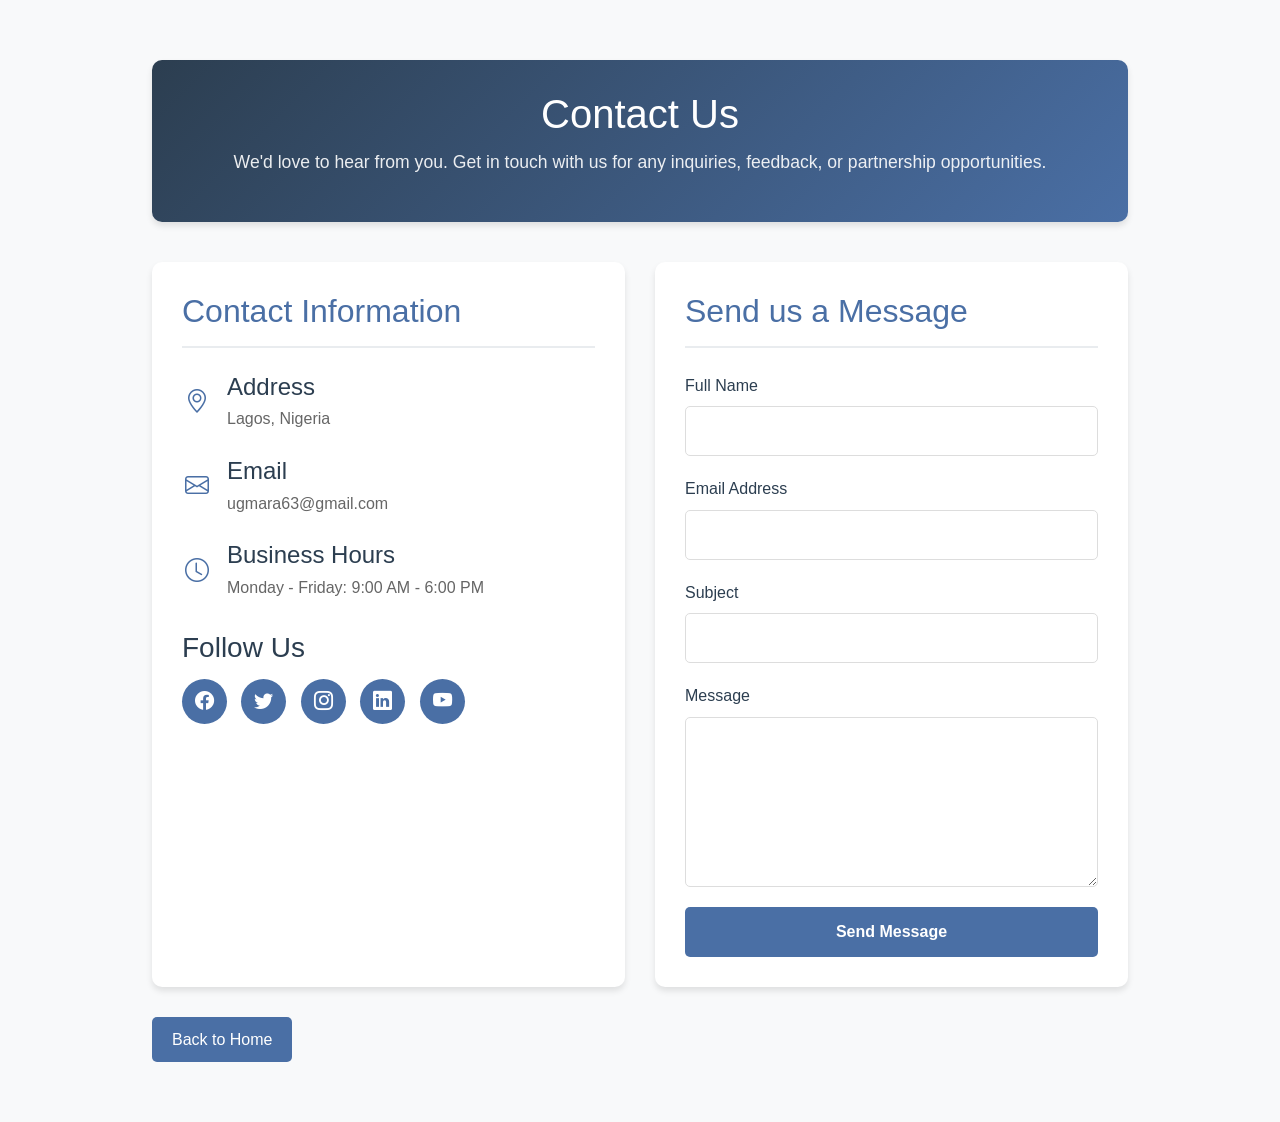
==== contact.html @ 6bb37f16 "Add files via upload" ====
<!DOCTYPE html>
<html lang="en">
<head>
    <meta charset="UTF-8">
    <meta name="viewport" content="width=device-width, initial-scale=1.0">
    <meta name="description" content="Contact UGTECH NEWS - Get in touch with us for inquiries, feedback, or partnerships.">
    <meta name="robots" content="index, follow">

    <!-- Open Graph Tags -->
    <meta property="og:title" content="Contact Us - UGTECH NEWS">
    <meta property="og:description" content="Get in touch with us for inquiries, feedback, or partnerships.">
    <meta property="og:type" content="website">
    <meta property="og:url" content="https://yourwebsite.com/contact.html">

    <title>Contact Us - UGTECH NEWS</title>

    <!-- Google AdSense Code -->
    <script async src="https://pagead2.googlesyndication.com/pagead/js/adsbygoogle.js?client=ca-pub-XXXXXXXXXXXXXXXX" crossorigin="anonymous"></script>

    <!-- Bootstrap CSS -->
    <link href="https://cdn.jsdelivr.net/npm/bootstrap@5.3.0/dist/css/bootstrap.min.css" rel="stylesheet">
    <!-- Bootstrap Icons -->
    <link rel="stylesheet" href="https://cdn.jsdelivr.net/npm/bootstrap-icons@1.10.0/font/bootstrap-icons.css">

   <link rel="stylesheet" href="styles/style.css">
</head>
<body>
    <div class="container">
        <!-- Page Header -->
        <div class="page-header">
            <h1>Contact Us</h1>
            <p>We'd love to hear from you. Get in touch with us for any inquiries, feedback, or partnership opportunities.</p>
        </div>

        <div class="contact-wrapper">
            <!-- Contact Information -->
            <div class="contact-info-card">
                <h2>Contact Information</h2>

                <div class="contact-item">
                    <i class="bi bi-geo-alt"></i>
                    <div>
                        <h4>Address</h4>
                        <p>Lagos, Nigeria</p>
                    </div>
                </div>

                <div class="contact-item">
                    <i class="bi bi-envelope"></i>
                    <div>
                        <h4>Email</h4>
                        <p>ugmara63@gmail.com</p>
                    </div>
                </div>

                

                <div class="contact-item">
                    <i class="bi bi-clock"></i>
                    <div>
                        <h4>Business Hours</h4>
                        <p>Monday - Friday: 9:00 AM - 6:00 PM</p>
                    </div>
                </div>

                <div class="social-links">
                    <h3>Follow Us</h3>
                    <a href="#" aria-label="Facebook"><i class="bi bi-facebook"></i></a>
                    <a href="#" aria-label="Twitter"><i class="bi bi-twitter"></i></a>
                    <a href="#" aria-label="Instagram"><i class="bi bi-instagram"></i></a>
                    <a href="#" aria-label="LinkedIn"><i class="bi bi-linkedin"></i></a>
                    <a href="#" aria-label="YouTube"><i class="bi bi-youtube"></i></a>
                </div>
            </div>

            <!-- Contact Form -->
            <div class="contact-form-card">
                <h2>Send us a Message</h2>
                <form id="contactForm">
                    <div class="form-group">
                        <label for="name">Full Name</label>
                        <input type="text" id="name" name="name" class="form-control" required>
                    </div>

                    <div class="form-group">
                        <label for="email">Email Address</label>
                        <input type="email" id="email" name="email" class="form-control" required>
                    </div>

                    <div class="form-group">
                        <label for="subject">Subject</label>
                        <input type="text" id="subject" name="subject" class="form-control" required>
                    </div>

                    <div class="form-group">
                        <label for="message">Message</label>
                        <textarea id="message" name="message" class="form-control" rows="6" required></textarea>
                    </div>

                    <button type="submit" class="btn-submit">Send Message</button>
                </form>
            </div>
        </div>

        <a href="index.html" class="back-link">Back to Home</a>
    </div>

    <!-- Bootstrap JS -->
    <script src="https://cdn.jsdelivr.net/npm/bootstrap@5.3.0/dist/js/bootstrap.bundle.min.js"></script>

   <script src="js/script.js"></script>
</body>
</html>
---- styles/style.css ----
/* Reset and Base Styles */
        * {
            margin: 0;
            padding: 0;
            box-sizing: border-box;
        }

        body {
            font-family: "Segoe UI", Tahoma, Geneva, Verdana, sans-serif;
            line-height: 1.6;
            color: #333;
            background-color: #f8f9fa;
            padding: 20px;
        }

        /* Container */
        .container {
            max-width: 1400px;
            margin: 0 auto;
        }

        /* Header */
        header {
            text-align: center;
            margin-bottom: 30px;
            padding: 20px;
            background: linear-gradient(135deg, #2c3e50 0%, #4a6fa5 100%);
            color: white;
            border-radius: 10px;
            box-shadow: 0 4px 6px rgba(0, 0, 0, 0.1);
        }

        header h1 {
            font-size: 2.5rem;
            margin-bottom: 10px;
        }

        header p {
            font-size: 1.1rem;
            opacity: 0.9;
        }

        /* Navigation */
        .navbar {
            background-color: #fff;
            box-shadow: 0 2px 4px rgba(0, 0, 0, 0.1);
            border-radius: 10px;
            margin-bottom: 30px;
        }

        .navbar-brand {
            color: #4a6fa5;
            font-weight: bold;
        }

        .nav-link {
            color: #333;
            transition: color 0.3s ease;
        }

        .nav-link:hover {
            color: #4a6fa5;
        }

        /* Category Filters */
        .category-filters {
            display: flex;
            justify-content: center;
            gap: 10px;
            margin-bottom: 30px;
            flex-wrap: wrap;
        }

        .filter-btn {
            padding: 10px 20px;
            border: none;
            border-radius: 25px;
            background-color: white;
            color: #4a6fa5;
            font-size: 1rem;
            font-weight: 600;
            cursor: pointer;
            transition: all 0.3s ease;
            box-shadow: 0 2px 4px rgba(0, 0, 0, 0.1);
        }

        .filter-btn:hover {
            transform: translateY(-2px);
            box-shadow: 0 4px 8px rgba(0, 0, 0, 0.15);
        }

        .filter-btn.active {
            background-color: #4a6fa5;
            color: white;
        }

        /* Main Content Layout */
        .main-content {
            display: grid;
            grid-template-columns: 1fr 300px;
            gap: 30px;
        }

        /* News Grid */
        .news-grid {
            display: grid;
            grid-template-columns: repeat(auto-fill, minmax(300px, 1fr));
            gap: 25px;
            margin-bottom: 40px;
        }

        /* News Card */
        .news-card {
            background: white;
            border-radius: 10px;
            overflow: hidden;
            box-shadow: 0 4px 6px rgba(0, 0, 0, 0.1);
            transition: transform 0.3s ease, box-shadow 0.3s ease;
            display: flex;
            flex-direction: column;
        }

        .news-card:hover {
            transform: translateY(-5px);
            box-shadow: 0 8px 15px rgba(0, 0, 0, 0.15);
        }

        .news-image {
            width: 100%;
            height: 200px;
            object-fit: cover;
            background-color: #e9ecef;
        }

        .news-content {
            padding: 20px;
            flex-grow: 1;
            display: flex;
            flex-direction: column;
        }

        .news-title {
            font-size: 1.25rem;
            margin-bottom: 10px;
            color: #333;
            font-weight: 600;
        }

        .news-description {
            font-size: 0.95rem;
            color: #666;
            margin-bottom: 15px;
            flex-grow: 1;
        }

        .news-meta {
            display: flex;
            justify-content: space-between;
            align-items: center;
            margin-bottom: 15px;
            font-size: 0.85rem;
            color: #999;
        }

        .read-more-btn {
            display: inline-block;
            padding: 8px 16px;
            background-color: #4a6fa5;
            color: white;
            text-decoration: none;
            border-radius: 5px;
            font-weight: 500;
            transition: background-color 0.3s ease;
            text-align: center;
        }

        .read-more-btn:hover {
            background-color: #3a5a85;
        }

        /* Trending Section */
        .trending-section {
            background: white;
            border-radius: 10px;
            padding: 20px;
            box-shadow: 0 4px 6px rgba(0, 0, 0, 0.1);
            margin-bottom: 30px;
        }

        .trending-section h3 {
            color: #4a6fa5;
            margin-bottom: 20px;
            padding-bottom: 10px;
            border-bottom: 2px solid #e9ecef;
        }

        .trending-item {
            padding: 10px 0;
            border-bottom: 1px solid #e9ecef;
            transition: background-color 0.3s ease;
        }

        .trending-item:last-child {
            border-bottom: none;
        }

        .trending-item:hover {
            background-color: #f8f9fa;
        }

        .trending-title {
            font-weight: 600;
            color: #333;
            margin-bottom: 5px;
        }

        .trending-meta {
            font-size: 0.85rem;
            color: #999;
        }

        /* Ad Placements */
        .ad-container {
            background: #f8f9fa;
            border: 1px dashed #ccc;
            padding: 20px;
            margin: 20px 0;
            text-align: center;
            border-radius: 10px;
            min-height: 100px;
        }

        .ad-label {
            font-size: 0.8rem;
            color: #999;
            margin-bottom: 10px;
        }

        .sidebar-ad {
            margin-bottom: 20px;
        }

        .in-article-ad {
            margin: 20px 0;
        }

        /* Loading State */
        .loading {
            text-align: center;
            padding: 40px;
            font-size: 1.2rem;
            color: #4a6fa5;
        }

        /* Error State */
        .error {
            text-align: center;
            padding: 40px;
            background-color: #f8d7da;
            color: #721c24;
            border-radius: 10px;
            margin-bottom: 20px;
        }

        /* Click Log Section */
        .click-log-section {
            background: white;
            border-radius: 10px;
            padding: 25px;
            box-shadow: 0 4px 6px rgba(0, 0, 0, 0.1);
        }

        .click-log-header {
            display: flex;
            justify-content: space-between;
            align-items: center;
            margin-bottom: 20px;
            padding-bottom: 15px;
            border-bottom: 2px solid #e9ecef;
        }

        .click-log-header h2 {
            font-size: 1.5rem;
            color: #333;
        }

        .clear-log-btn {
            padding: 8px 16px;
            background-color: #dc3545;
            color: white;
            border: none;
            border-radius: 5px;
            cursor: pointer;
            font-weight: 500;
            transition: background-color 0.3s ease;
        }

        .clear-log-btn:hover {
            background-color: #c82333;
        }

        .click-log-table {
            width: 100%;
            border-collapse: collapse;
        }

        .click-log-table th,
        .click-log-table td {
            padding: 12px 15px;
            text-align: left;
            border-bottom: 1px solid #e9ecef;
        }

        .click-log-table th {
            background-color: #f8f9fa;
            font-weight: 600;
            color: #495057;
        }

        .click-log-table tr:hover {
            background-color: #f8f9fa;
        }

        .click-log-table td:first-child {
            max-width: 70%;
            overflow: hidden;
            text-overflow: ellipsis;
            white-space: nowrap;
        }

        .empty-log-message {
            text-align: center;
            padding: 20px;
            color: #6c757d;
            font-style: italic;
        }

        /* Last Updated Info */
        .last-updated {
            text-align: center;
            margin-top: 10px;
            font-size: 0.9rem;
            color: #6c757d;
        }

        /* Load More Button */
        .load-more-container {
            text-align: center;
            margin: 30px 0;
        }

        .load-more-btn {
            padding: 12px 30px;
            background-color: #4a6fa5;
            color: white;
            border: none;
            border-radius: 25px;
            font-size: 1rem;
            font-weight: 600;
            cursor: pointer;
            transition: all 0.3s ease;
            box-shadow: 0 2px 4px rgba(0, 0, 0, 0.1);
        }

        .load-more-btn:hover {
            transform: translateY(-2px);
            box-shadow: 0 4px 8px rgba(0, 0, 0, 0.15);
            background-color: #3a5a85;
        }

        .load-more-btn:disabled {
            background-color: #ccc;
            cursor: not-allowed;
            transform: none;
        }

        /* Footer */
        footer {
            background-color: #2c3e50;
            color: white;
            padding: 40px 20px;
            margin-top: 50px;
            border-radius: 10px;
        }

        .footer-content {
            display: grid;
            grid-template-columns: repeat(auto-fit, minmax(250px, 1fr));
            gap: 30px;
            max-width: 1400px;
            margin: 0 auto;
        }

        .footer-section h4 {
            margin-bottom: 20px;
            color: #4a6fa5;
        }

        .footer-section a {
            color: #fff;
            text-decoration: none;
            display: block;
            margin-bottom: 10px;
            transition: color 0.3s ease;
        }

        .footer-section a:hover {
            color: #4a6fa5;
        }

        .copyright {
            text-align: center;
            margin-top: 30px;
            padding-top: 20px;
            border-top: 1px solid rgba(255, 255, 255, 0.1);
            color: rgba(255, 255, 255, 0.7);
        }

        /* Responsive Design */
        @media (max-width: 992px) {
            .main-content {
                grid-template-columns: 1fr;
            }
        }

        @media (max-width: 768px) {
            header h1 {
                font-size: 2rem;
            }

            .category-filters {
                gap: 8px;
            }

            .filter-btn {
                padding: 8px 16px;
                font-size: 0.9rem;
            }

            .news-grid {
                grid-template-columns: 1fr;
            }

            .click-log-table {
                font-size: 0.85rem;
            }

            .click-log-table td,
            .click-log-table th {
                padding: 8px 10px;
            }
        }

        /* end of index.html styling */

        /* about.html styling */

        .container {
            max-width: 1000px;
            margin: 40px auto;
        }

        .page-header {
            text-align: center;
            margin-bottom: 40px;
            padding: 30px;
            background: linear-gradient(135deg, #2c3e50 0%, #4a6fa5 100%);
            color: white;
            border-radius: 10px;
            box-shadow: 0 4px 6px rgba(0, 0, 0, 0.1);
        }

        .page-header h1 {
            font-size: 2.5rem;
            margin-bottom: 10px;
        }

        .page-header p {
            font-size: 1.1rem;
            opacity: 0.9;
        }

        .content-section {
            background: white;
            padding: 30px;
            border-radius: 10px;
            box-shadow: 0 4px 6px rgba(0, 0, 0, 0.1);
            margin-bottom: 30px;
        }

        .content-section h2 {
            color: #4a6fa5;
            margin-bottom: 20px;
            padding-bottom: 10px;
            border-bottom: 2px solid #e9ecef;
        }

        .mission-vision-grid {
            display: grid;
            grid-template-columns: 1fr 1fr;
            gap: 30px;
            margin-bottom: 30px;
        }

        .mission-card, .vision-card {
            background: #f8f9fa;
            padding: 25px;
            border-radius: 10px;
            text-align: center;
        }

        .mission-card i, .vision-card i {
            font-size: 3rem;
            color: #4a6fa5;
            margin-bottom: 15px;
        }

        .mission-card h3, .vision-card h3 {
            color: #2c3e50;
            margin-bottom: 15px;
        }

        .stats-grid {
            display: grid;
            grid-template-columns: repeat(4, 1fr);
            gap: 20px;
            margin: 30px 0;
        }

        .stat-item {
            text-align: center;
            padding: 20px;
            background: linear-gradient(135deg, #4a6fa5 0%, #2c3e50 100%);
            color: white;
            border-radius: 10px;
        }

        .stat-number {
            font-size: 2.5rem;
            font-weight: bold;
            margin-bottom: 5px;
        }

        .stat-label {
            font-size: 0.9rem;
            opacity: 0.9;
        }

        .team-section {
            margin-top: 40px;
        }

        .team-grid {
            display: grid;
            grid-template-columns: repeat(auto-fit, minmax(250px, 1fr));
            gap: 30px;
            margin-top: 30px;
        }

        .team-member {
            background: white;
            border-radius: 10px;
            overflow: hidden;
            box-shadow: 0 4px 6px rgba(0, 0, 0, 0.1);
            text-align: center;
        }

        .team-member img {
            width: 100%;
            height: 200px;
            object-fit: cover;
            background-color: #e9ecef;
        }

        .team-member-info {
            padding: 20px;
        }

        .team-member h4 {
            color: #2c3e50;
            margin-bottom: 5px;
        }

        .team-member p {
            color: #666;
            font-size: 0.9rem;
            margin-bottom: 10px;
        }

        .social-links {
            margin-top: 15px;
        }

        .social-links a {
            display: inline-flex;
            align-items: center;
            justify-content: center;
            width: 35px;
            height: 35px;
            background-color: #4a6fa5;
            color: white;
            border-radius: 50%;
            margin-right: 5px;
            transition: all 0.3s ease;
            text-decoration: none;
        }

        .social-links a:hover {
            background-color: #3a5a85;
            transform: translateY(-2px);
        }

        .back-link {
            display: inline-block;
            margin-top: 30px;
            padding: 10px 20px;
            background-color: #4a6fa5;
            color: white;
            text-decoration: none;
            border-radius: 5px;
            transition: background-color 0.3s ease;
        }

        .back-link:hover {
            background-color: #3a5a85;
        }

        @media (max-width: 768px) {
            .page-header h1 {
                font-size: 2rem;
            }

            .mission-vision-grid {
                grid-template-columns: 1fr;
            }

            .stats-grid {
                grid-template-columns: 1fr 1fr;
            }

            .content-section {
                padding: 20px;
            }
        }

        /* end of styling for about.html */

        /* styling for contact.html */
        
        .container {
            max-width: 1000px;
            margin: 40px auto;
        }

        .page-header {
            text-align: center;
            margin-bottom: 40px;
            padding: 30px;
            background: linear-gradient(135deg, #2c3e50 0%, #4a6fa5 100%);
            color: white;
            border-radius: 10px;
            box-shadow: 0 4px 6px rgba(0, 0, 0, 0.1);
        }

        .page-header h1 {
            font-size: 2.5rem;
            margin-bottom: 10px;
        }

        .page-header p {
            font-size: 1.1rem;
            opacity: 0.9;
        }

        .contact-wrapper {
            display: grid;
            grid-template-columns: 1fr 1fr;
            gap: 30px;
        }

        .contact-info-card {
            background: white;
            padding: 30px;
            border-radius: 10px;
            box-shadow: 0 4px 6px rgba(0, 0, 0, 0.1);
        }

        .contact-info-card h2 {
            color: #4a6fa5;
            margin-bottom: 25px;
            padding-bottom: 15px;
            border-bottom: 2px solid #e9ecef;
        }

        .contact-item {
            display: flex;
            align-items: center;
            margin-bottom: 25px;
        }

        .contact-item i {
            font-size: 1.5rem;
            color: #4a6fa5;
            margin-right: 15px;
            width: 30px;
            text-align: center;
        }

        .contact-item h4 {
            margin-bottom: 5px;
            color: #2c3e50;
        }

        .contact-item p {
            margin: 0;
            color: #666;
        }

        .social-links {
            margin-top: 30px;
        }

        .social-links h3 {
            color: #2c3e50;
            margin-bottom: 15px;
        }

        .social-links a {
            display: inline-flex;
            align-items: center;
            justify-content: center;
            width: 45px;
            height: 45px;
            background-color: #4a6fa5;
            color: white;
            border-radius: 50%;
            margin-right: 10px;
            transition: all 0.3s ease;
            text-decoration: none;
        }

        .social-links a:hover {
            background-color: #3a5a85;
            transform: translateY(-3px);
        }

        .social-links a i {
            font-size: 1.2rem;
            margin: 0;
        }

        .contact-form-card {
            background: white;
            padding: 30px;
            border-radius: 10px;
            box-shadow: 0 4px 6px rgba(0, 0, 0, 0.1);
        }

        .contact-form-card h2 {
            color: #4a6fa5;
            margin-bottom: 25px;
            padding-bottom: 15px;
            border-bottom: 2px solid #e9ecef;
        }

        .form-group {
            margin-bottom: 20px;
        }

        .form-group label {
            display: block;
            margin-bottom: 8px;
            color: #2c3e50;
            font-weight: 500;
        }

        .form-control {
            width: 100%;
            padding: 12px 15px;
            border: 1px solid #ddd;
            border-radius: 5px;
            font-size: 1rem;
            transition: border-color 0.3s ease;
        }

        .form-control:focus {
            border-color: #4a6fa5;
            outline: none;
            box-shadow: 0 0 0 3px rgba(74, 111, 165, 0.1);
        }

        .btn-submit {
            background-color: #4a6fa5;
            color: white;
            padding: 12px 30px;
            border: none;
            border-radius: 5px;
            font-size: 1rem;
            font-weight: 600;
            cursor: pointer;
            transition: all 0.3s ease;
            width: 100%;
        }

        .btn-submit:hover {
            background-color: #3a5a85;
            transform: translateY(-2px);
            box-shadow: 0 4px 8px rgba(0, 0, 0, 0.15);
        }

        .back-link {
            display: inline-block;
            margin-top: 30px;
            padding: 10px 20px;
            background-color: #4a6fa5;
            color: white;
            text-decoration: none;
            border-radius: 5px;
            transition: background-color 0.3s ease;
        }

        .back-link:hover {
            background-color: #3a5a85;
        }

        @media (max-width: 768px) {
            .contact-wrapper {
                grid-template-columns: 1fr;
            }

            .page-header h1 {
                font-size: 2rem;
            }

            .contact-info-card,
            .contact-form-card {
                padding: 20px;
            }
        }
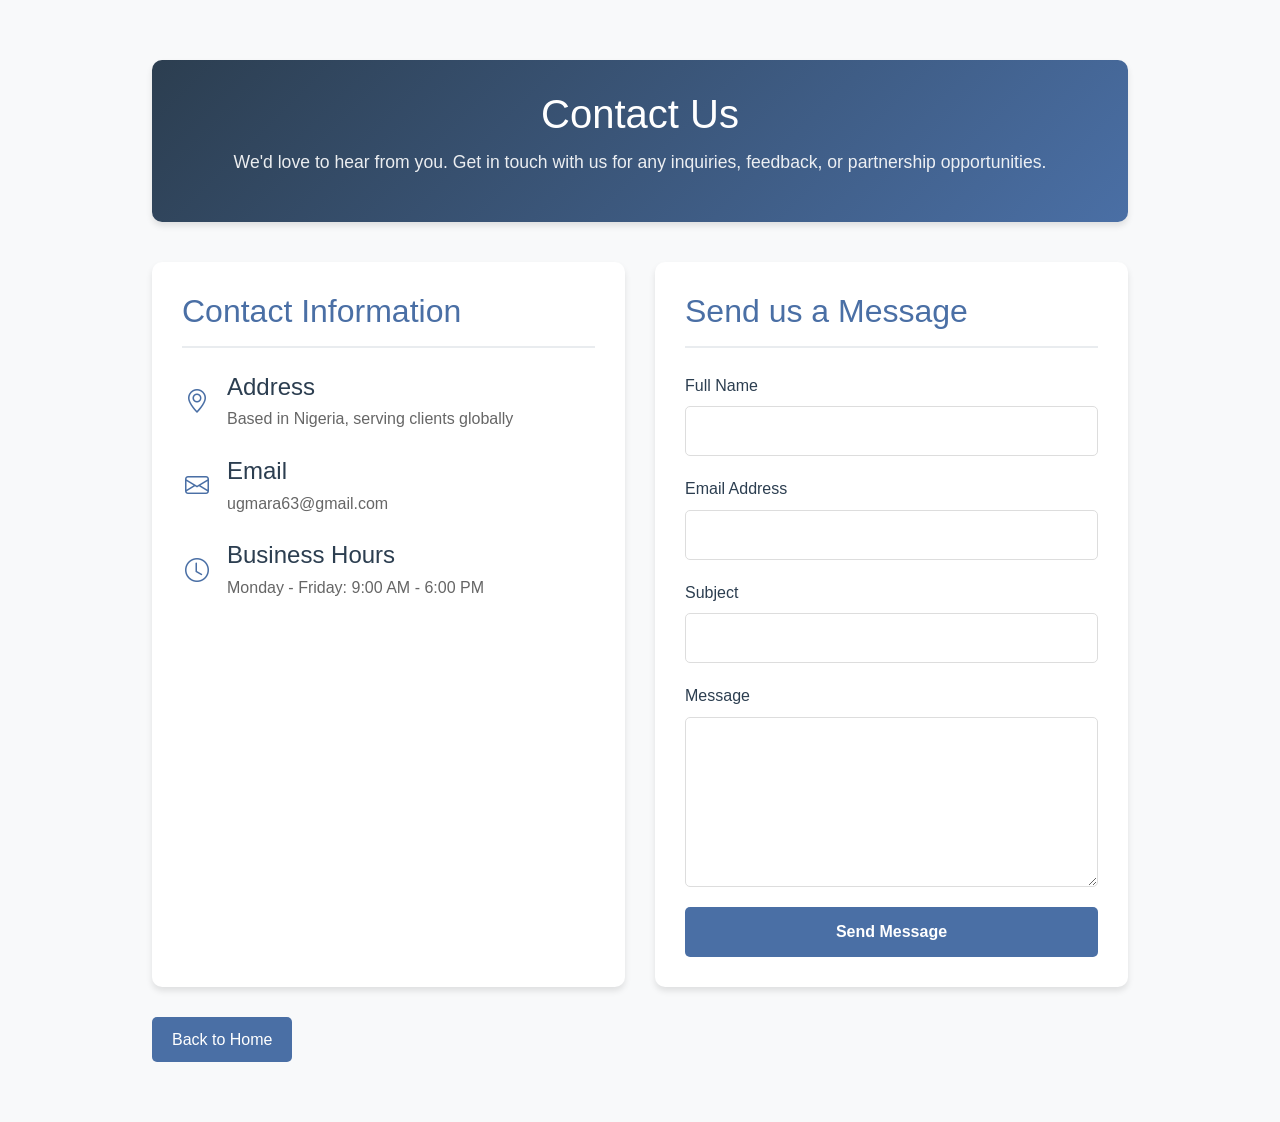
==== commit e2e2d241: "Update contact.html" ====
--- a/contact.html
+++ b/contact.html
@@ -41,7 +41,7 @@
                     <i class="bi bi-geo-alt"></i>
                     <div>
                         <h4>Address</h4>
-                        <p>Lagos, Nigeria</p>
+                        <p>Based in Nigeria, serving clients globally</p>
                     </div>
                 </div>
 
@@ -61,15 +61,6 @@
                         <h4>Business Hours</h4>
                         <p>Monday - Friday: 9:00 AM - 6:00 PM</p>
                     </div>
-                </div>
-
-                <div class="social-links">
-                    <h3>Follow Us</h3>
-                    <a href="#" aria-label="Facebook"><i class="bi bi-facebook"></i></a>
-                    <a href="#" aria-label="Twitter"><i class="bi bi-twitter"></i></a>
-                    <a href="#" aria-label="Instagram"><i class="bi bi-instagram"></i></a>
-                    <a href="#" aria-label="LinkedIn"><i class="bi bi-linkedin"></i></a>
-                    <a href="#" aria-label="YouTube"><i class="bi bi-youtube"></i></a>
                 </div>
             </div>
 
@@ -110,4 +101,4 @@
 
    <script src="js/script.js"></script>
 </body>
-</html>+</html>
